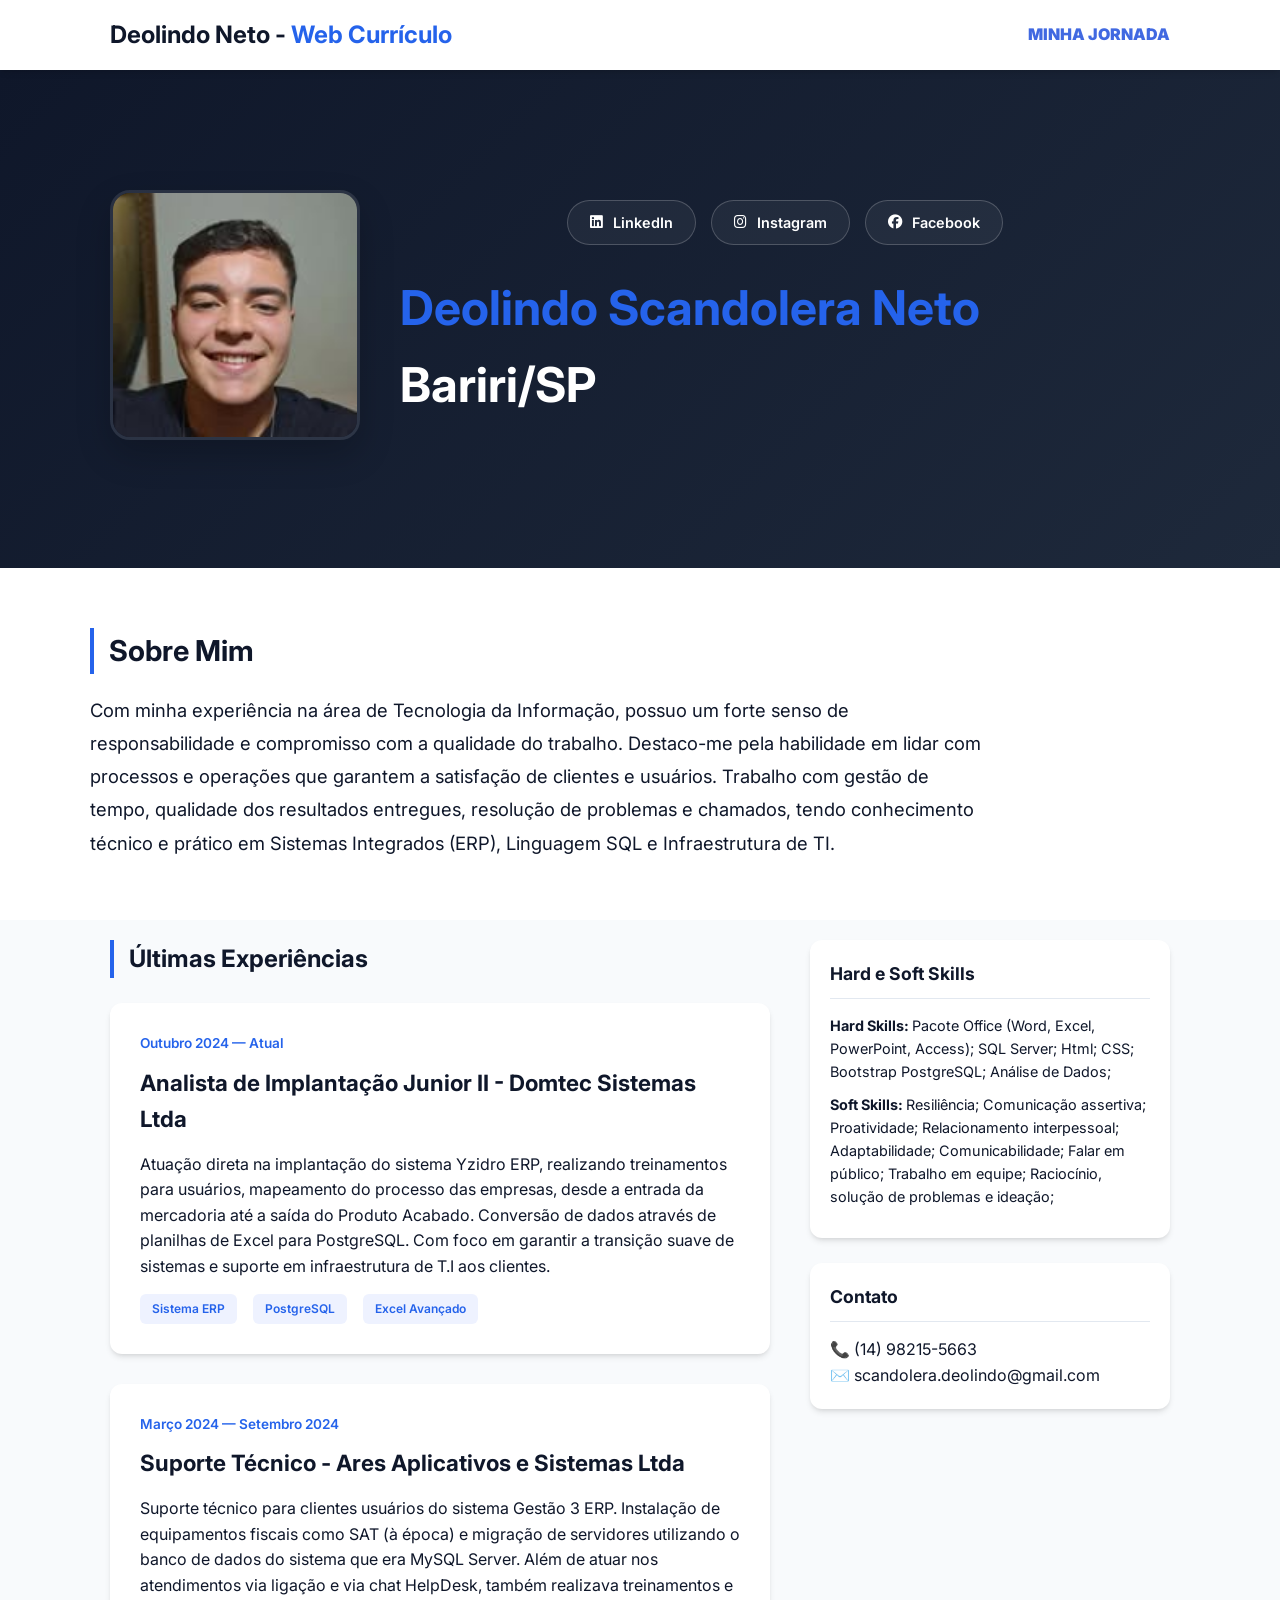
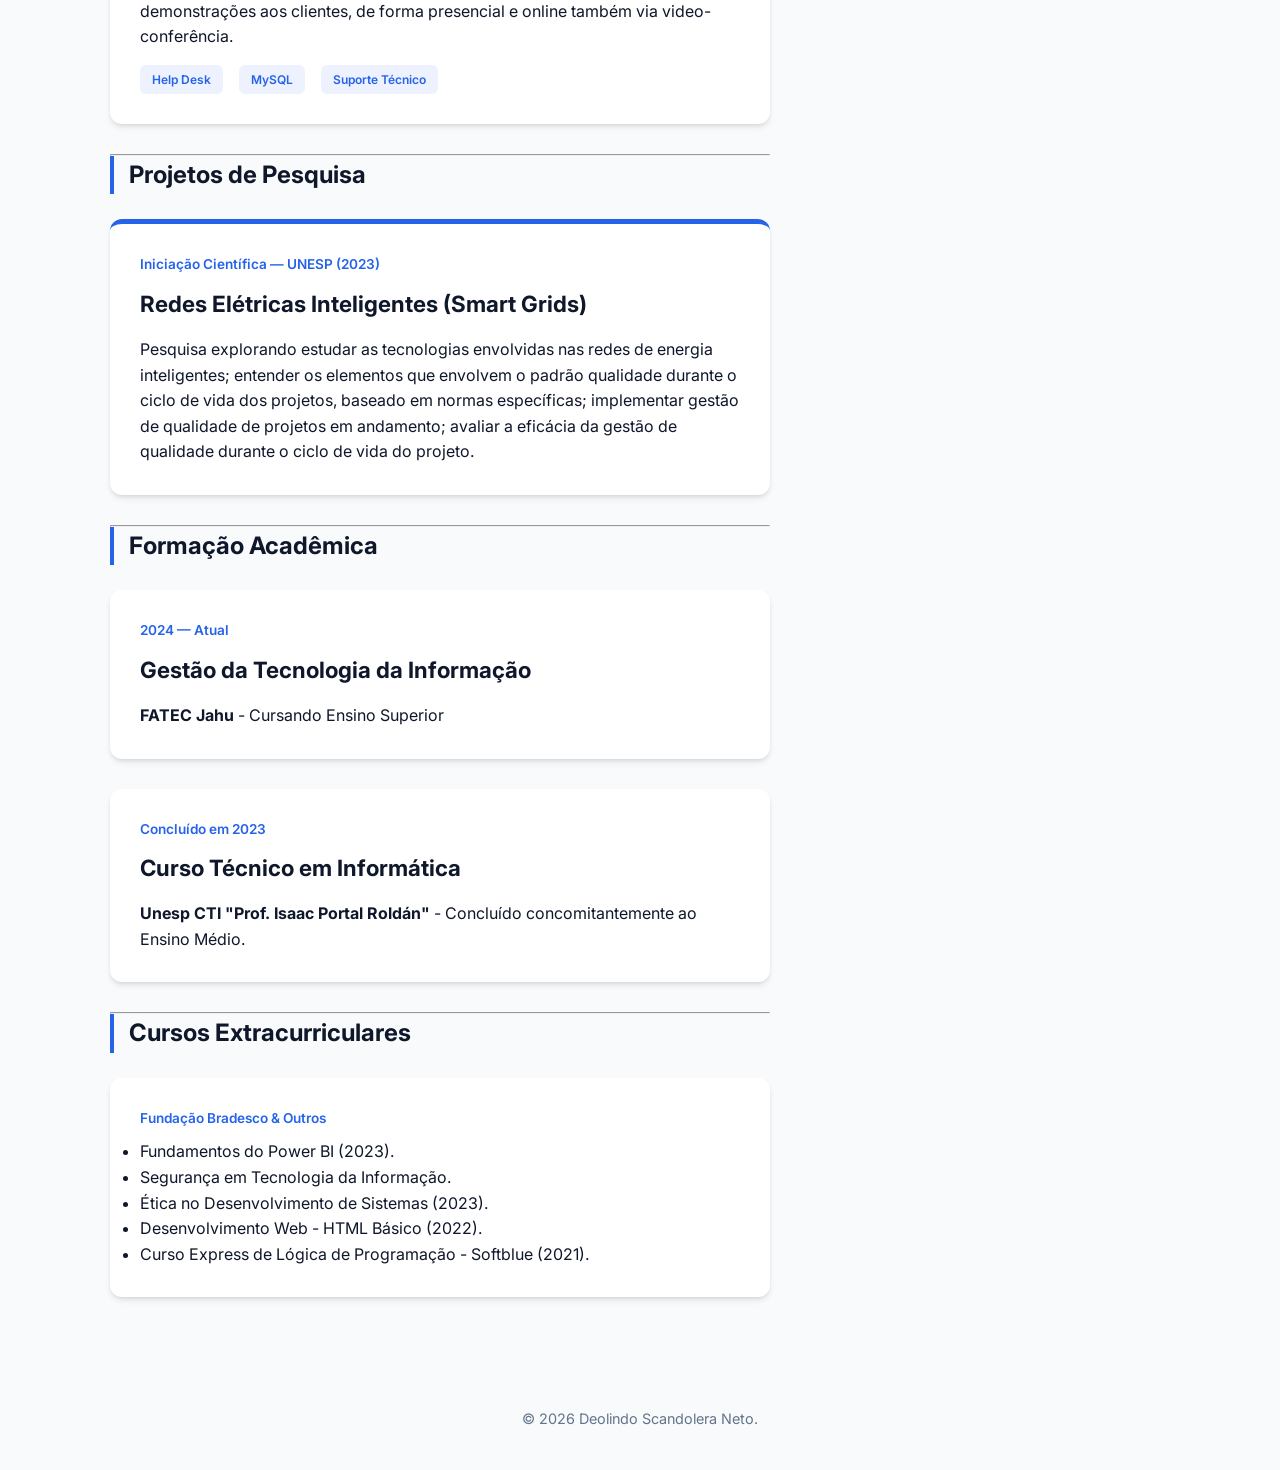
==== index.html @ 1a1c9d11 "primeiro commit" ====
<!DOCTYPE html>

<html lang="pt-br">

<head>

    <meta charset="UTF-8">

    <meta name="viewport" content="width=device-width, initial-scale=1.0">

    <title>Deolindo Neto | Currículo</title>

    <link rel="stylesheet" href="css/style.css">

    <link href="https://fonts.googleapis.com/css2?family=Inter:wght@300;400;600;700&display=swap" rel="stylesheet">

    <link rel="stylesheet" href="https://cdnjs.cloudflare.com/ajax/libs/font-awesome/6.5.1/css/all.min.css">

</head>

<body>
    <nav class="navbar">
        <div class="nav-container">
            <a href="#" class="logo">Deolindo Neto -<span>  Web Currículo</span></a>
            <ul class="nav-links">
                <li><a href="deolindo.html">MINHA JORNADA</a></li>
            </ul>
        </div>
    </nav>
    <header class="hero">
    <div class="hero-content">
        <div class="hero-image-container">
            <img src="img/deolindo.jpg" alt="Deolindo Scandolera Neto" class="hero-photo">
        </div>

        <div class="hero-text">
            <div class="social-buttons">
                <a href="https://linkedin.com/in/deolindo-scandolera" target="_blank" class="social-btn linkedin">
                    <i class="fa-brands fa-linkedin"></i> LinkedIn
                </a>
                <a href="https://www.instagram.com/_deolindo_neto/?__d=1%2F" target="_blank" class="social-btn instagram">
                    <i class="fa-brands fa-instagram"></i> Instagram
                </a>
                <a href="https://pt-br.facebook.com/deolindonetosc" target="_blank" class="social-btn facebook">
                    <i class="fa-brands fa-facebook"></i> Facebook
                </a>
            </div>
            <h1><span>Deolindo Scandolera Neto</span> Bariri/SP</h1>
        </div>
    </div>
</header>

    <section class="about-highlight">
        <div class="about-container">
            <h2 class="section-title" id="sobre">Sobre Mim</h2>
            <p>Com minha experiência na área de Tecnologia da Informação, possuo um forte senso de responsabilidade
                e compromisso com a qualidade do trabalho. Destaco-me pela habilidade em lidar com processos e operações
                que garantem a satisfação de clientes e usuários. Trabalho com gestão de tempo,
                qualidade dos resultados entregues, resolução de problemas e chamados, tendo conhecimento técnico
                e prático em Sistemas Integrados (ERP), Linguagem SQL e Infraestrutura de TI.</p>
        </div>
    </section>

    <div class="main-layout">
        <main class="content-feed">
            <h2 class="section-title" id="experiencia">Últimas Experiências</h2>
            
            <article class="post-card">
                <div class="post-meta">Outubro 2024 — Atual</div>
                <h3>Analista de Implantação Junior II - Domtec Sistemas Ltda</h3>
                <p>Atuação direta na implantação do sistema Yzidro ERP, realizando treinamentos para usuários, 
                    mapeamento do processo das empresas, desde a entrada da mercadoria
                    até a saída do Produto Acabado. Conversão de dados através de planilhas de Excel para PostgreSQL. 
                    Com foco em garantir a transição suave de sistemas e suporte em infraestrutura de T.I aos clientes.</p>
                <div class="post-tags">
                    <span class="tag">Sistema ERP</span> <span class="tag">PostgreSQL</span> <span class="tag">Excel Avançado</span>
                </div>
            </article>

            <article class="post-card">
                <div class="post-meta">Março 2024 — Setembro 2024</div>
                <h3>Suporte Técnico - Ares Aplicativos e Sistemas Ltda</h3>
                <p>Suporte técnico para clientes usuários do sistema Gestão 3 ERP. Instalação de equipamentos fiscais como SAT (à época)
                    e migração de servidores utilizando o banco de dados do sistema que era MySQL Server.
                    Além de atuar nos atendimentos via ligação e via chat HelpDesk, também realizava treinamentos e demonstrações aos clientes, de forma
                    presencial e online também via video-conferência.</p>
                <div class="post-tags">
                    <span class="tag">Help Desk</span> <span class="tag">MySQL</span> <span class="tag">Suporte Técnico</span>
                </div>
            </article>

            <hr class="section-divider">

            <h2 class="section-title">Projetos de Pesquisa</h2>
            <article class="post-card highlight">
                <div class="post-meta">Iniciação Científica — UNESP (2023)</div>
                <h3>Redes Elétricas Inteligentes (Smart Grids)</h3>
                <p>Pesquisa explorando estudar as tecnologias envolvidas nas redes de energia inteligentes;
                entender os elementos que envolvem o padrão qualidade durante o ciclo de vida dos
                projetos, baseado em normas específicas; implementar gestão de qualidade de projetos em
                andamento; avaliar a eficácia da gestão de qualidade durante o ciclo de vida do projeto.</p>
            </article>

            <hr class="section-divider" id="formacao">

            <h2 class="section-title">Formação Acadêmica</h2>
            <article class="post-card">
                <div class="post-meta">2024 — Atual</div>
                <h3>Gestão da Tecnologia da Informação</h3>
                <p><strong>FATEC Jahu</strong> - Cursando Ensino Superior</p>
            </article>

            <article class="post-card">
                <div class="post-meta">Concluído em 2023</div>
                <h3>Curso Técnico em Informática</h3>
                <p><strong>Unesp CTI "Prof. Isaac Portal Roldán"</strong> - Concluído concomitantemente ao Ensino Médio.</p>
            </article>

            <hr class="section-divider" id="cursos">

            <h2 class="section-title">Cursos Extracurriculares</h2>
            <article class="post-card">
                <div class="post-meta">Fundação Bradesco & Outros</div>
                <ul class="courses-list">
                    <li>Fundamentos do Power BI (2023).</li>
                    <li>Segurança em Tecnologia da Informação.</li>
                    <li>Ética no Desenvolvimento de Sistemas (2023).</li>
                    <li>Desenvolvimento Web - HTML Básico (2022).</li>
                    <li>Curso Express de Lógica de Programação - Softblue (2021).</li>
                </ul>
            </article>
        </main>

        <aside class="sidebar">
            <section class="widget" id="habilidades">
                <h3>Hard e Soft Skills</h3>
                <ul class="skill-list">
                    <li><strong>Hard Skills: </strong> Pacote Office (Word, Excel, PowerPoint, Access); SQL Server; Html; CSS; Bootstrap
                        PostgreSQL; Análise de Dados;</li>
                    <li><strong>Soft Skills: </strong>Resiliência; Comunicação assertiva; Proatividade; 
                        Relacionamento interpessoal; Adaptabilidade; Comunicabilidade; Falar em público;
                         Trabalho em equipe; Raciocínio, solução de problemas e ideação;</li>
                </ul>
            </section>

            <section class="widget">
                <h3>Contato</h3>
                <p>📞 (14) 98215-5663</p>
                <p>✉️ scandolera.deolindo@gmail.com</p>
            </section>
        </aside>
    </div>

    <footer class="footer">
        <p>&copy; 2026 Deolindo Scandolera Neto.</p>
    </footer>

</body>
</html>
---- css/style.css ----
.hero-content {
    display: flex;
    align-items: center;
    justify-content: center;
    flex-wrap: wrap; /* Garante que no celular a foto fique em cima do texto */
    gap: 40px;
    max-width: 1100px;
    margin: 0 auto;
    padding: 40px 20px;
}

/* Estilo do container da imagem */
.hero-image-container {
    flex: 0 1 250px; /* Não cresce, mas encolhe até 300px */
}

.hero-photo {
    width: 100%;
    max-width: 300px; /* Tamanho da foto conforme o desenho */
    height: auto;
    border-radius: 20px; /* Bordas arredondadas para um visual moderno */
    box-shadow: 0 15px 35px rgba(0,0,0,0.2);
    border: 3px solid rgba(255, 255, 255, 0.1);
}

/* Ajuste do texto para ocupar o restante do espaço */
.hero-text {
    flex: 1 1 500px;
    text-align: left; /* Alinha o texto à esquerda, combinando com a foto ao lado */
}

/* Garante centralização em telas pequenas */
@media (max-width: 768px) {
    .hero-content {
        text-align: center;
    }
    .hero-text {
        text-align: center;
    }
    .social-buttons {
        justify-content: center;
    }
}

.about-highlight {
    background-color: var(--white);
    padding: 60px 20px;
    border-bottom: 1px solid var(--border-light);
    margin-bottom: 20px;
}

.about-container {
    max-width: 1100px;
    margin: 0 auto;
}

.about-highlight h2 {
    margin-bottom: 20px;
    font-size: 1.8rem;
}

.about-highlight p {
    font-size: 1.15rem;
    color: var(--text-main);
    line-height: 1.8;
    max-width: 900px;
}

.sidebar {
    flex: 1 1 300px;
    min-width: 300px;
}

.social-buttons {
    display: flex;
    flex-wrap: wrap;
    justify-content: center;
    gap: 15px;
    margin-bottom: 25px;
    width: 100%; 
}

.social-btn {
    text-decoration: none;
    color: var(--white);
    padding: 10px 22px;
    border-radius: 50px;
    font-size: 0.9rem;
    font-weight: 600;
    transition: all 0.3s ease;
    border: 1px solid rgba(255, 255, 255, 0.2);
    background: rgba(255, 255, 255, 0.05);
    
    display: inline-flex;
    align-items: center;
    justify-content: center;
    gap: 10px;         
}

.social-btn:hover {
    transform: translateY(-3px);
    background: var(--primary);
    border-color: var(--primary);
}

:root {
    --primary: #2563eb;
    --dark: #0f172a;
    --light: #f8fafc;
    --gray: #64748b;
    --white: #ffffff;
    --shadow: 0 4px 6px -1px rgba(0,0,0,0.1), 0 2px 4px -2px rgba(0,0,0,0.1);
}

* {
    margin: 0;
    padding: 0;
    box-sizing: border-box;
}

body {
    font-family: 'Inter', sans-serif;
    background-color: var(--light);
    color: var(--dark);
    line-height: 1.6;
}

/* nvbar */
.navbar {
    background: var(--white);
    padding: 1rem 0;
    box-shadow: var(--shadow);
    position: sticky;
    top: 0;
    z-index: 100;
}

.nav-container {
    max-width: 1100px;
    margin: 0 auto;
    display: flex;
    justify-content: space-between;
    align-items: center;
    padding: 0 20px;
}

.logo {
    font-size: 1.5rem;
    font-weight: 700;
    color: var(--dark);
    text-decoration: none;
}

.logo span { color: var(--primary); }

.nav-links {
    list-style: none;
    display: flex;
    gap: 20px;
}

.nav-links a {
    text-decoration: none;
    color: royalblue;
    font-weight: 1000;
    transition: 0.3s;
}

.nav-links a:hover { color: var(--primary); }

.hero {
    background: linear-gradient(135deg, var(--dark) 0%, #1e293b 100%);
    color: var(--white);
    padding: 80px 20px;
    text-align: center;
}

.hero h1 { font-size: 3rem; margin-bottom: 15px; }
.hero h1 span { color: var(--primary); }
.hero p { font-size: 1.2rem; opacity: 0.9; max-width: 600px; margin: 0 auto; }

.hero-tags { margin-top: 20px; display: flex; justify-content: center; gap: 15px; font-size: 0.9rem; }

/* grid */
.main-layout {
    max-width: 1100px;
    margin: 0 auto 40px auto;
    padding: 0 20px;
    display: flex;
    flex-wrap: wrap;
    gap: 40px;
}

.content-feed {
    flex: 1 1 600px;
    min-width: 300px;
}

.section-title {
    font-size: 1.5rem;
    margin-bottom: 25px;
    border-left: 4px solid var(--primary);
    padding-left: 15px;
}

/* Post Cards */
.post-card {
    background: var(--white);
    padding: 30px;
    border-radius: 12px;
    box-shadow: var(--shadow);
    margin-bottom: 30px;
    transition: transform 0.2s;
}

.post-card:hover { transform: translateY(-5px); }

.post-meta { font-size: 0.85rem; color: var(--primary); font-weight: 600; margin-bottom: 10px; }

.post-card h3 { margin-bottom: 15px; font-size: 1.4rem; }

.post-tags { 
    display: flex;
    flex-wrap: wrap;
    gap: 8px;
    margin-top: 15px;}
.tag {
    background: #eef2ff;
    color: var(--primary);
    padding: 5px 12px;
    border-radius: 6px;
    font-size: 0.75rem;
    font-weight: 600;
    margin-right: 8px;
}

.highlight { border-top: 5px solid var(--primary); }

.widget {
    background: var(--white);
    padding: 20px;
    border-radius: 12px;
    box-shadow: var(--shadow);
    margin-bottom: 25px;
}

.widget h3 { font-size: 1.1rem; margin-bottom: 15px; border-bottom: 1px solid #e2e8f0; padding-bottom: 10px; }

.skill-list { list-style: none; font-size: 0.9rem; }
.skill-list li { margin-bottom: 10px; }

/* Footer */
.footer {
    text-align: center;
    padding: 40px;
    color: var(--gray);
    font-size: 0.9rem;
}

/* Responsividade */
@media (max-width: 850px) {
    .main-layout { grid-template-columns: 1fr; }
    .hero h1 { font-size: 2.2rem; }
}

/* Container da Linha do Tempo */
.timeline-section {
    padding: 60px 20px;
    background-color: var(--white);
}

.timeline {
    position: relative;
    max-width: 1000px;
    margin: 0 auto;
    display: flex;
    flex-direction: column;
    gap: 40px;
}

/* Item da Linha do Tempo */
.timeline-item {
    display: flex;
    flex-wrap: wrap; /* Garante responsividade automática */
    align-items: center;
    gap: 30px;
}

/* Inverte a ordem em itens pares para um visual dinâmico */
.timeline-item:nth-child(even) {
    flex-direction: row-reverse;
}

/* Espaço para a Foto */
.timeline-img {
    flex: 1 1 350px; /* Base de 350px, cresce e encolhe */
}

.timeline-img img {
    width: 100%;
    border-radius: 15px;
    box-shadow: 0 10px 20px rgba(0,0,0,0.1);
    filter: grayscale(20%); /* Estilo profissional */
    transition: 0.3s;
}

.timeline-img img:hover {
    filter: grayscale(0%);
    transform: scale(1.02);
}

/* Espaço para o Texto */
.timeline-content {
    flex: 1 1 400px;
}

.timeline-content .date {
    display: block;
    color: var(--primary);
    font-weight: 700;
    font-size: 0.9rem;
    margin-bottom: 10px;
}

.timeline-content h3 {
    font-size: 1.5rem;
    margin-bottom: 15px;
    color: var(--text-dark);
}

.timeline-content p {
    line-height: 1.7;
    color: var(--text-main);
}
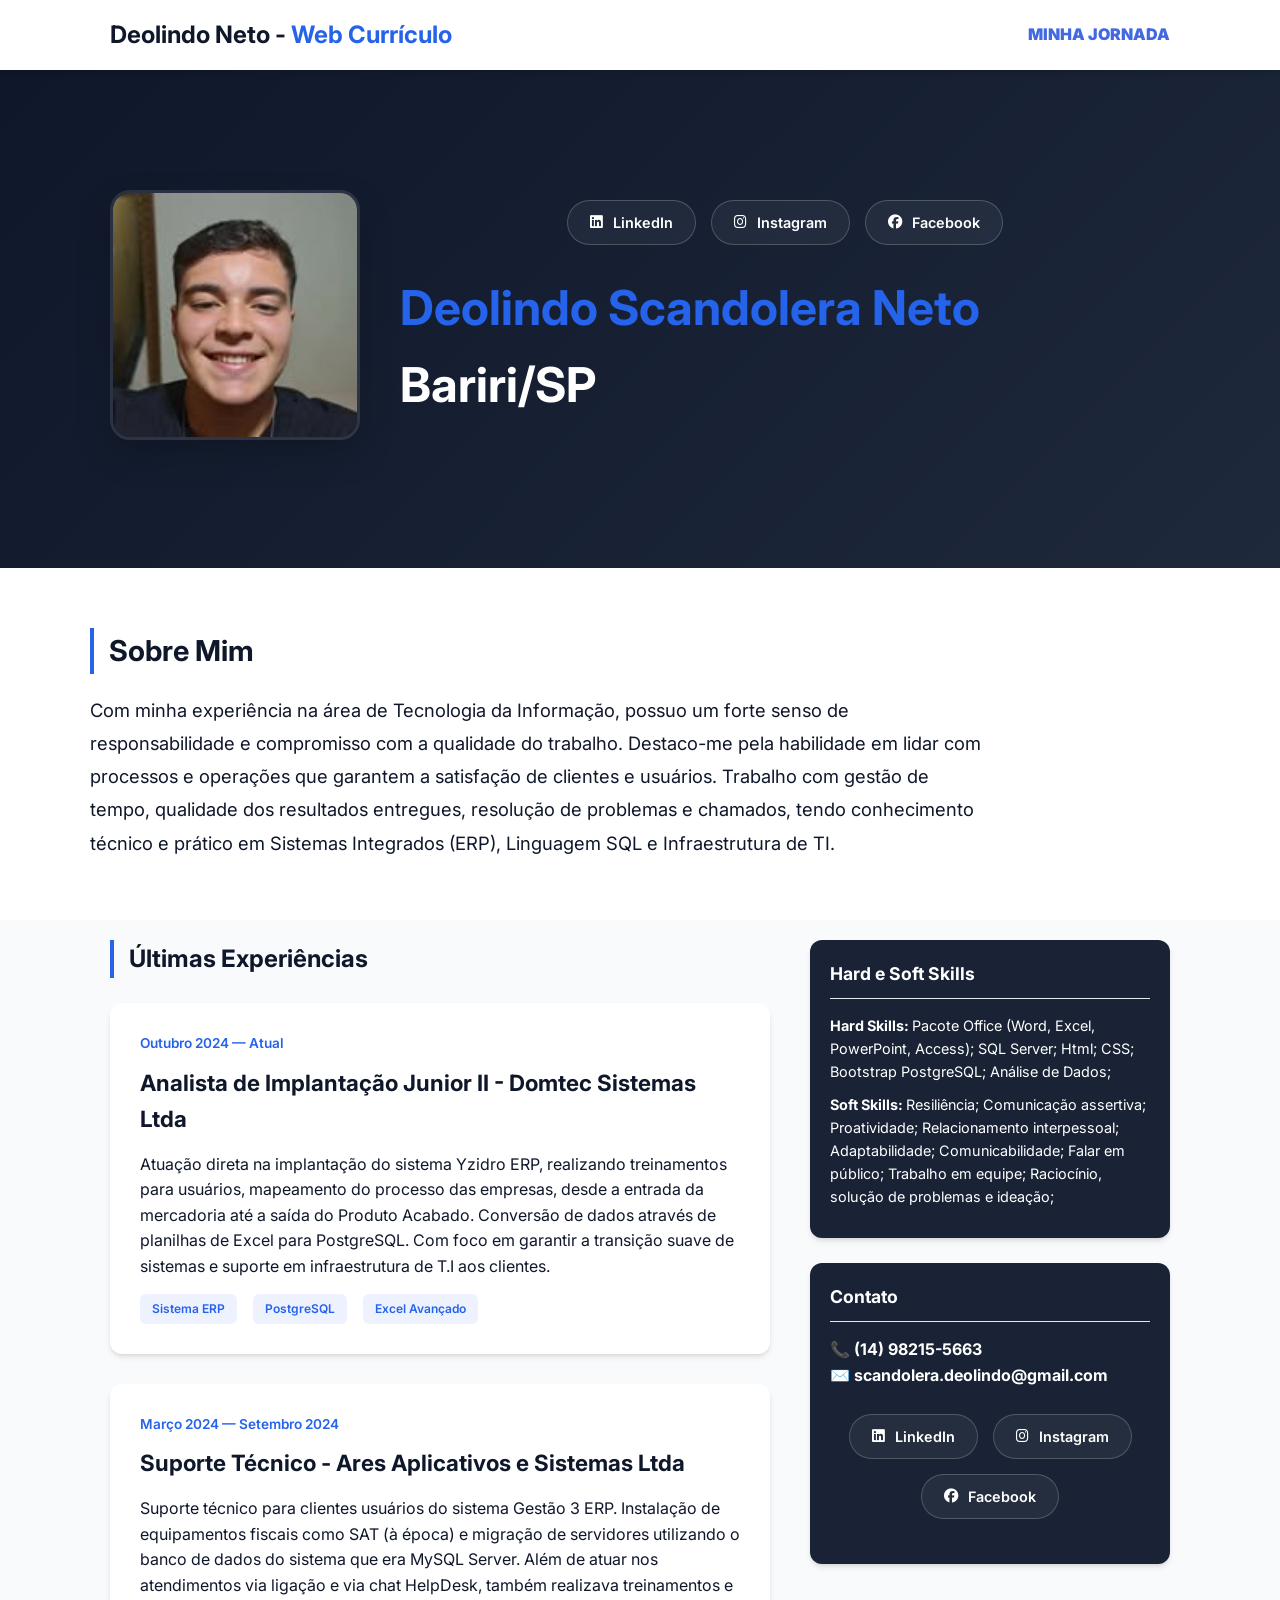
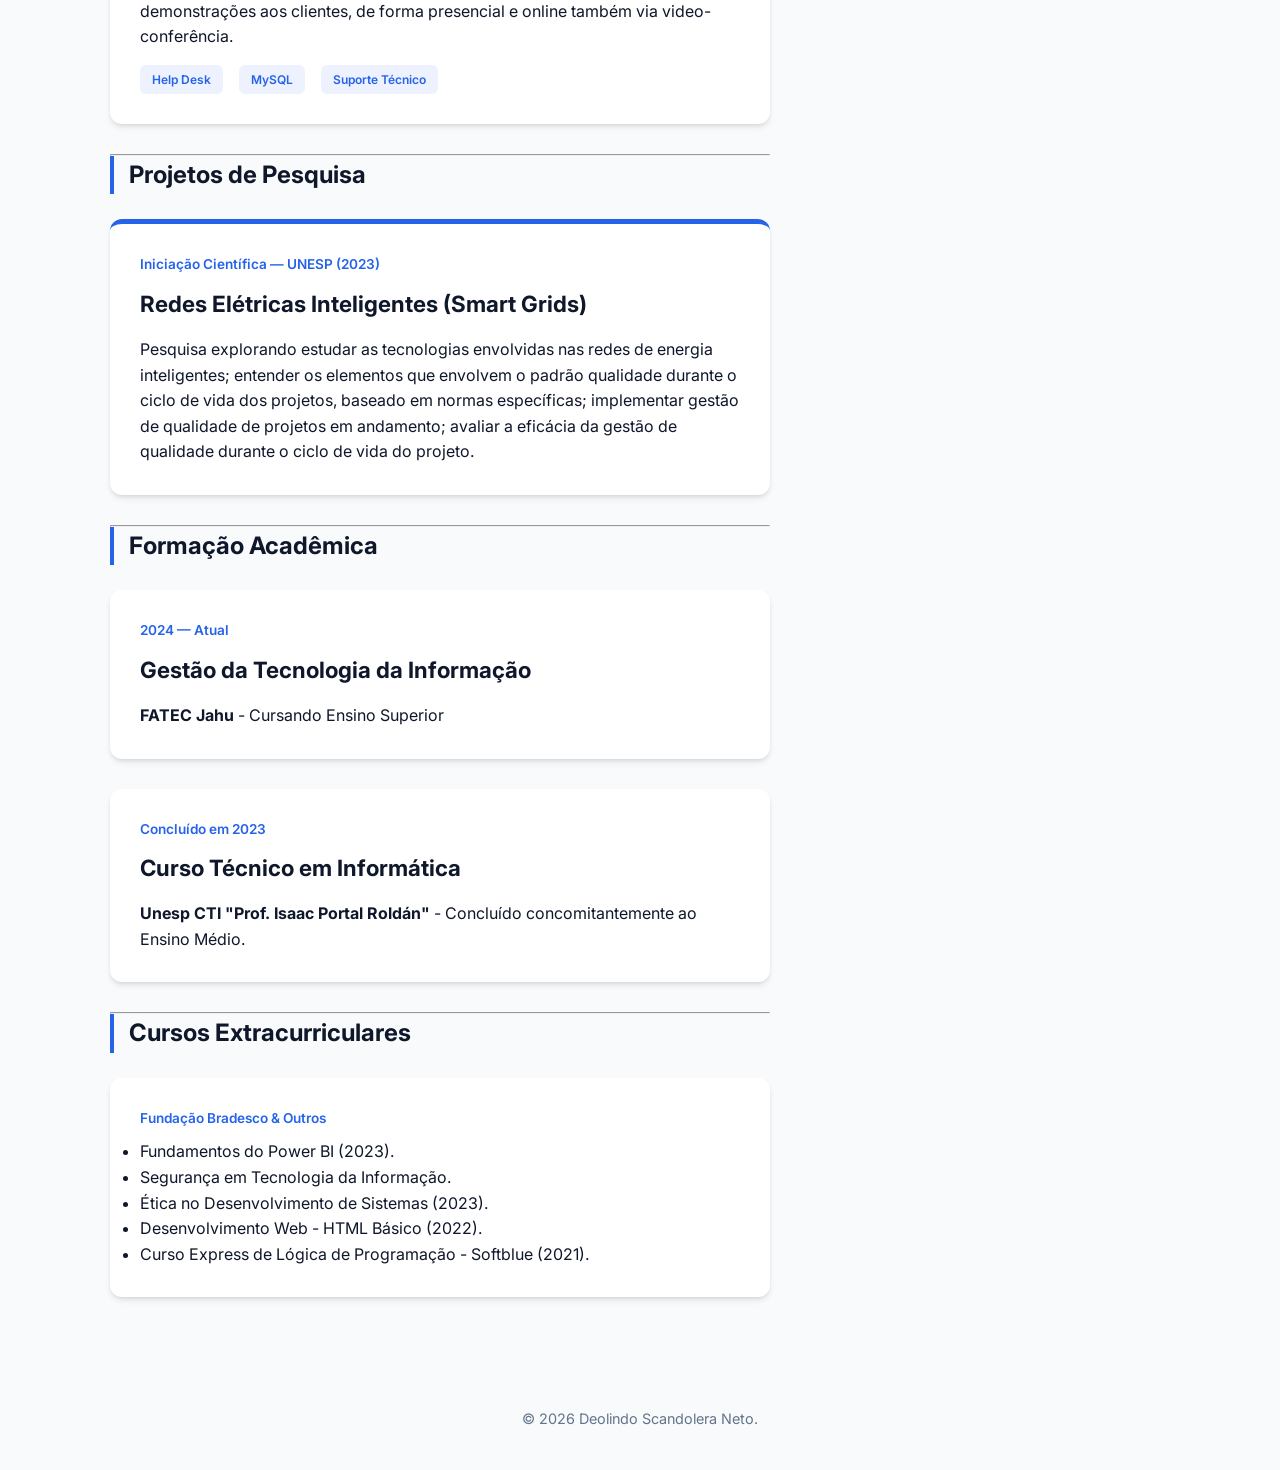
==== commit 4c4323b8: "segundo commit" ====
--- a/index.html
+++ b/index.html
@@ -1,159 +1,173 @@
-<!DOCTYPE html>
-
-<html lang="pt-br">
-
-<head>
-
-    <meta charset="UTF-8">
-
-    <meta name="viewport" content="width=device-width, initial-scale=1.0">
-
-    <title>Deolindo Neto | Currículo</title>
-
-    <link rel="stylesheet" href="css/style.css">
-
-    <link href="https://fonts.googleapis.com/css2?family=Inter:wght@300;400;600;700&display=swap" rel="stylesheet">
-
-    <link rel="stylesheet" href="https://cdnjs.cloudflare.com/ajax/libs/font-awesome/6.5.1/css/all.min.css">
-
-</head>
-
-<body>
-    <nav class="navbar">
-        <div class="nav-container">
-            <a href="#" class="logo">Deolindo Neto -<span>  Web Currículo</span></a>
-            <ul class="nav-links">
-                <li><a href="deolindo.html">MINHA JORNADA</a></li>
-            </ul>
-        </div>
-    </nav>
-    <header class="hero">
-    <div class="hero-content">
-        <div class="hero-image-container">
-            <img src="img/deolindo.jpg" alt="Deolindo Scandolera Neto" class="hero-photo">
-        </div>
-
-        <div class="hero-text">
-            <div class="social-buttons">
-                <a href="https://linkedin.com/in/deolindo-scandolera" target="_blank" class="social-btn linkedin">
-                    <i class="fa-brands fa-linkedin"></i> LinkedIn
-                </a>
-                <a href="https://www.instagram.com/_deolindo_neto/?__d=1%2F" target="_blank" class="social-btn instagram">
-                    <i class="fa-brands fa-instagram"></i> Instagram
-                </a>
-                <a href="https://pt-br.facebook.com/deolindonetosc" target="_blank" class="social-btn facebook">
-                    <i class="fa-brands fa-facebook"></i> Facebook
-                </a>
-            </div>
-            <h1><span>Deolindo Scandolera Neto</span> Bariri/SP</h1>
-        </div>
-    </div>
-</header>
-
-    <section class="about-highlight">
-        <div class="about-container">
-            <h2 class="section-title" id="sobre">Sobre Mim</h2>
-            <p>Com minha experiência na área de Tecnologia da Informação, possuo um forte senso de responsabilidade
-                e compromisso com a qualidade do trabalho. Destaco-me pela habilidade em lidar com processos e operações
-                que garantem a satisfação de clientes e usuários. Trabalho com gestão de tempo,
-                qualidade dos resultados entregues, resolução de problemas e chamados, tendo conhecimento técnico
-                e prático em Sistemas Integrados (ERP), Linguagem SQL e Infraestrutura de TI.</p>
-        </div>
-    </section>
-
-    <div class="main-layout">
-        <main class="content-feed">
-            <h2 class="section-title" id="experiencia">Últimas Experiências</h2>
-            
-            <article class="post-card">
-                <div class="post-meta">Outubro 2024 — Atual</div>
-                <h3>Analista de Implantação Junior II - Domtec Sistemas Ltda</h3>
-                <p>Atuação direta na implantação do sistema Yzidro ERP, realizando treinamentos para usuários, 
-                    mapeamento do processo das empresas, desde a entrada da mercadoria
-                    até a saída do Produto Acabado. Conversão de dados através de planilhas de Excel para PostgreSQL. 
-                    Com foco em garantir a transição suave de sistemas e suporte em infraestrutura de T.I aos clientes.</p>
-                <div class="post-tags">
-                    <span class="tag">Sistema ERP</span> <span class="tag">PostgreSQL</span> <span class="tag">Excel Avançado</span>
-                </div>
-            </article>
-
-            <article class="post-card">
-                <div class="post-meta">Março 2024 — Setembro 2024</div>
-                <h3>Suporte Técnico - Ares Aplicativos e Sistemas Ltda</h3>
-                <p>Suporte técnico para clientes usuários do sistema Gestão 3 ERP. Instalação de equipamentos fiscais como SAT (à época)
-                    e migração de servidores utilizando o banco de dados do sistema que era MySQL Server.
-                    Além de atuar nos atendimentos via ligação e via chat HelpDesk, também realizava treinamentos e demonstrações aos clientes, de forma
-                    presencial e online também via video-conferência.</p>
-                <div class="post-tags">
-                    <span class="tag">Help Desk</span> <span class="tag">MySQL</span> <span class="tag">Suporte Técnico</span>
-                </div>
-            </article>
-
-            <hr class="section-divider">
-
-            <h2 class="section-title">Projetos de Pesquisa</h2>
-            <article class="post-card highlight">
-                <div class="post-meta">Iniciação Científica — UNESP (2023)</div>
-                <h3>Redes Elétricas Inteligentes (Smart Grids)</h3>
-                <p>Pesquisa explorando estudar as tecnologias envolvidas nas redes de energia inteligentes;
-                entender os elementos que envolvem o padrão qualidade durante o ciclo de vida dos
-                projetos, baseado em normas específicas; implementar gestão de qualidade de projetos em
-                andamento; avaliar a eficácia da gestão de qualidade durante o ciclo de vida do projeto.</p>
-            </article>
-
-            <hr class="section-divider" id="formacao">
-
-            <h2 class="section-title">Formação Acadêmica</h2>
-            <article class="post-card">
-                <div class="post-meta">2024 — Atual</div>
-                <h3>Gestão da Tecnologia da Informação</h3>
-                <p><strong>FATEC Jahu</strong> - Cursando Ensino Superior</p>
-            </article>
-
-            <article class="post-card">
-                <div class="post-meta">Concluído em 2023</div>
-                <h3>Curso Técnico em Informática</h3>
-                <p><strong>Unesp CTI "Prof. Isaac Portal Roldán"</strong> - Concluído concomitantemente ao Ensino Médio.</p>
-            </article>
-
-            <hr class="section-divider" id="cursos">
-
-            <h2 class="section-title">Cursos Extracurriculares</h2>
-            <article class="post-card">
-                <div class="post-meta">Fundação Bradesco & Outros</div>
-                <ul class="courses-list">
-                    <li>Fundamentos do Power BI (2023).</li>
-                    <li>Segurança em Tecnologia da Informação.</li>
-                    <li>Ética no Desenvolvimento de Sistemas (2023).</li>
-                    <li>Desenvolvimento Web - HTML Básico (2022).</li>
-                    <li>Curso Express de Lógica de Programação - Softblue (2021).</li>
-                </ul>
-            </article>
-        </main>
-
-        <aside class="sidebar">
-            <section class="widget" id="habilidades">
-                <h3>Hard e Soft Skills</h3>
-                <ul class="skill-list">
-                    <li><strong>Hard Skills: </strong> Pacote Office (Word, Excel, PowerPoint, Access); SQL Server; Html; CSS; Bootstrap
-                        PostgreSQL; Análise de Dados;</li>
-                    <li><strong>Soft Skills: </strong>Resiliência; Comunicação assertiva; Proatividade; 
-                        Relacionamento interpessoal; Adaptabilidade; Comunicabilidade; Falar em público;
-                         Trabalho em equipe; Raciocínio, solução de problemas e ideação;</li>
-                </ul>
-            </section>
-
-            <section class="widget">
-                <h3>Contato</h3>
-                <p>📞 (14) 98215-5663</p>
-                <p>✉️ scandolera.deolindo@gmail.com</p>
-            </section>
-        </aside>
-    </div>
-
-    <footer class="footer">
-        <p>&copy; 2026 Deolindo Scandolera Neto.</p>
-    </footer>
-
-</body>
+<!DOCTYPE html>
+
+<html lang="pt-br">
+
+<head>
+
+    <meta charset="UTF-8">
+
+    <meta name="viewport" content="width=device-width, initial-scale=1.0">
+
+    <title>Deolindo Neto | Currículo</title>
+
+    <link rel="stylesheet" href="css/style.css">
+
+    <link href="https://fonts.googleapis.com/css2?family=Inter:wght@300;400;600;700&display=swap" rel="stylesheet">
+
+    <link rel="stylesheet" href="https://cdnjs.cloudflare.com/ajax/libs/font-awesome/6.5.1/css/all.min.css">
+
+</head>
+
+<body>
+    <nav class="navbar">
+        <div class="nav-container">
+            <a href="#" class="logo">Deolindo Neto -<span>  Web Currículo</span></a>
+            <ul class="nav-links">
+                <li><a href="deolindo.html">MINHA JORNADA</a></li>
+            </ul>
+        </div>
+    </nav>
+    <header class="hero">
+    <div class="hero-content">
+        <div class="hero-image-container">
+            <img src="img/deolindo.jpg" alt="Deolindo Scandolera Neto" class="hero-photo">
+        </div>
+
+        <div class="hero-text">
+            <div class="social-buttons">
+                <a href="https://linkedin.com/in/deolindo-scandolera" target="_blank" class="social-btn linkedin">
+                    <i class="fa-brands fa-linkedin"></i> LinkedIn
+                </a>
+                <a href="https://www.instagram.com/_deolindo_neto/?__d=1%2F" target="_blank" class="social-btn instagram">
+                    <i class="fa-brands fa-instagram"></i> Instagram
+                </a>
+                <a href="https://pt-br.facebook.com/deolindonetosc" target="_blank" class="social-btn facebook">
+                    <i class="fa-brands fa-facebook"></i> Facebook
+                </a>
+            </div>
+            <h1><span>Deolindo Scandolera Neto</span> Bariri/SP</h1>
+        </div>
+    </div>
+</header>
+
+    <section class="about-highlight">
+        <div class="about-container">
+            <h2 class="section-title" id="sobre">Sobre Mim</h2>
+            <p>Com minha experiência na área de Tecnologia da Informação, possuo um forte senso de responsabilidade
+                e compromisso com a qualidade do trabalho. Destaco-me pela habilidade em lidar com processos e operações
+                que garantem a satisfação de clientes e usuários. Trabalho com gestão de tempo,
+                qualidade dos resultados entregues, resolução de problemas e chamados, tendo conhecimento técnico
+                e prático em Sistemas Integrados (ERP), Linguagem SQL e Infraestrutura de TI.</p>
+        </div>
+    </section>
+
+    <div class="main-layout">
+        <main class="content-feed">
+            <h2 class="section-title" id="experiencia">Últimas Experiências</h2>
+            
+            <article class="post-card">
+                <div class="post-meta">Outubro 2024 — Atual</div>
+                <h3>Analista de Implantação Junior II - Domtec Sistemas Ltda</h3>
+                <p>Atuação direta na implantação do sistema Yzidro ERP, realizando treinamentos para usuários, 
+                    mapeamento do processo das empresas, desde a entrada da mercadoria
+                    até a saída do Produto Acabado. Conversão de dados através de planilhas de Excel para PostgreSQL. 
+                    Com foco em garantir a transição suave de sistemas e suporte em infraestrutura de T.I aos clientes.</p>
+                <div class="post-tags">
+                    <span class="tag">Sistema ERP</span> <span class="tag">PostgreSQL</span> <span class="tag">Excel Avançado</span>
+                </div>
+            </article>
+
+            <article class="post-card">
+                <div class="post-meta">Março 2024 — Setembro 2024</div>
+                <h3>Suporte Técnico - Ares Aplicativos e Sistemas Ltda</h3>
+                <p>Suporte técnico para clientes usuários do sistema Gestão 3 ERP. Instalação de equipamentos fiscais como SAT (à época)
+                    e migração de servidores utilizando o banco de dados do sistema que era MySQL Server.
+                    Além de atuar nos atendimentos via ligação e via chat HelpDesk, também realizava treinamentos e demonstrações aos clientes, de forma
+                    presencial e online também via video-conferência.</p>
+                <div class="post-tags">
+                    <span class="tag">Help Desk</span> <span class="tag">MySQL</span> <span class="tag">Suporte Técnico</span>
+                </div>
+            </article>
+
+            <hr class="section-divider">
+
+            <h2 class="section-title">Projetos de Pesquisa</h2>
+            <article class="post-card highlight">
+                <div class="post-meta">Iniciação Científica — UNESP (2023)</div>
+                <h3>Redes Elétricas Inteligentes (Smart Grids)</h3>
+                <p>Pesquisa explorando estudar as tecnologias envolvidas nas redes de energia inteligentes;
+                entender os elementos que envolvem o padrão qualidade durante o ciclo de vida dos
+                projetos, baseado em normas específicas; implementar gestão de qualidade de projetos em
+                andamento; avaliar a eficácia da gestão de qualidade durante o ciclo de vida do projeto.</p>
+            </article>
+
+            <hr class="section-divider" id="formacao">
+
+            <h2 class="section-title">Formação Acadêmica</h2>
+            <article class="post-card">
+                <div class="post-meta">2024 — Atual</div>
+                <h3>Gestão da Tecnologia da Informação</h3>
+                <p><strong>FATEC Jahu</strong> - Cursando Ensino Superior</p>
+            </article>
+
+            <article class="post-card">
+                <div class="post-meta">Concluído em 2023</div>
+                <h3>Curso Técnico em Informática</h3>
+                <p><strong>Unesp CTI "Prof. Isaac Portal Roldán"</strong> - Concluído concomitantemente ao Ensino Médio.</p>
+            </article>
+
+            <hr class="section-divider" id="cursos">
+
+            <h2 class="section-title">Cursos Extracurriculares</h2>
+            <article class="post-card">
+                <div class="post-meta">Fundação Bradesco & Outros</div>
+                <ul class="courses-list">
+                    <li>Fundamentos do Power BI (2023).</li>
+                    <li>Segurança em Tecnologia da Informação.</li>
+                    <li>Ética no Desenvolvimento de Sistemas (2023).</li>
+                    <li>Desenvolvimento Web - HTML Básico (2022).</li>
+                    <li>Curso Express de Lógica de Programação - Softblue (2021).</li>
+                </ul>
+            </article>
+        </main>
+
+        <aside class="sidebar">
+            <section class="widget" id="habilidades">
+                <h3>Hard e Soft Skills</h3>
+                <ul class="skill-list">
+                    <li><strong>Hard Skills: </strong> Pacote Office (Word, Excel, PowerPoint, Access); SQL Server; Html; CSS; Bootstrap
+                        PostgreSQL; Análise de Dados;</li>
+                    <li><strong>Soft Skills: </strong>Resiliência; Comunicação assertiva; Proatividade; 
+                        Relacionamento interpessoal; Adaptabilidade; Comunicabilidade; Falar em público;
+                         Trabalho em equipe; Raciocínio, solução de problemas e ideação;</li>
+                </ul>
+            </section>
+
+            <section class="widget">
+                <h3>Contato</h3>
+                <strong>📞 (14) 98215-5663</strong>
+                <br>
+                <strong>✉️ scandolera.deolindo@gmail.com</strong>
+                <br><br>
+                <div class="hero-text">
+            <div class="social-buttons">
+                <a href="https://linkedin.com/in/deolindo-scandolera" target="_blank" class="social-btn linkedin">
+                    <i class="fa-brands fa-linkedin"></i> LinkedIn
+                </a>
+                <a href="https://www.instagram.com/_deolindo_neto/?__d=1%2F" target="_blank" class="social-btn instagram">
+                    <i class="fa-brands fa-instagram"></i> Instagram
+                </a>
+                <a href="https://pt-br.facebook.com/deolindonetosc" target="_blank" class="social-btn facebook">
+                    <i class="fa-brands fa-facebook"></i> Facebook
+                </a>
+            </div>
+            </section>
+        </aside>
+    </div>
+
+    <footer class="footer">
+        <p>&copy; 2026 Deolindo Scandolera Neto.</p>
+    </footer>
+
+</body>
 </html>
--- a/css/style.css
+++ b/css/style.css
@@ -1,334 +1,335 @@
-.hero-content {
-    display: flex;
-    align-items: center;
-    justify-content: center;
-    flex-wrap: wrap; /* Garante que no celular a foto fique em cima do texto */
-    gap: 40px;
-    max-width: 1100px;
-    margin: 0 auto;
-    padding: 40px 20px;
-}
-
-/* Estilo do container da imagem */
-.hero-image-container {
-    flex: 0 1 250px; /* Não cresce, mas encolhe até 300px */
-}
-
-.hero-photo {
-    width: 100%;
-    max-width: 300px; /* Tamanho da foto conforme o desenho */
-    height: auto;
-    border-radius: 20px; /* Bordas arredondadas para um visual moderno */
-    box-shadow: 0 15px 35px rgba(0,0,0,0.2);
-    border: 3px solid rgba(255, 255, 255, 0.1);
-}
-
-/* Ajuste do texto para ocupar o restante do espaço */
-.hero-text {
-    flex: 1 1 500px;
-    text-align: left; /* Alinha o texto à esquerda, combinando com a foto ao lado */
-}
-
-/* Garante centralização em telas pequenas */
-@media (max-width: 768px) {
-    .hero-content {
-        text-align: center;
-    }
-    .hero-text {
-        text-align: center;
-    }
-    .social-buttons {
-        justify-content: center;
-    }
-}
-
-.about-highlight {
-    background-color: var(--white);
-    padding: 60px 20px;
-    border-bottom: 1px solid var(--border-light);
-    margin-bottom: 20px;
-}
-
-.about-container {
-    max-width: 1100px;
-    margin: 0 auto;
-}
-
-.about-highlight h2 {
-    margin-bottom: 20px;
-    font-size: 1.8rem;
-}
-
-.about-highlight p {
-    font-size: 1.15rem;
-    color: var(--text-main);
-    line-height: 1.8;
-    max-width: 900px;
-}
-
-.sidebar {
-    flex: 1 1 300px;
-    min-width: 300px;
-}
-
-.social-buttons {
-    display: flex;
-    flex-wrap: wrap;
-    justify-content: center;
-    gap: 15px;
-    margin-bottom: 25px;
-    width: 100%; 
-}
-
-.social-btn {
-    text-decoration: none;
-    color: var(--white);
-    padding: 10px 22px;
-    border-radius: 50px;
-    font-size: 0.9rem;
-    font-weight: 600;
-    transition: all 0.3s ease;
-    border: 1px solid rgba(255, 255, 255, 0.2);
-    background: rgba(255, 255, 255, 0.05);
-    
-    display: inline-flex;
-    align-items: center;
-    justify-content: center;
-    gap: 10px;         
-}
-
-.social-btn:hover {
-    transform: translateY(-3px);
-    background: var(--primary);
-    border-color: var(--primary);
-}
-
-:root {
-    --primary: #2563eb;
-    --dark: #0f172a;
-    --light: #f8fafc;
-    --gray: #64748b;
-    --white: #ffffff;
-    --shadow: 0 4px 6px -1px rgba(0,0,0,0.1), 0 2px 4px -2px rgba(0,0,0,0.1);
-}
-
-* {
-    margin: 0;
-    padding: 0;
-    box-sizing: border-box;
-}
-
-body {
-    font-family: 'Inter', sans-serif;
-    background-color: var(--light);
-    color: var(--dark);
-    line-height: 1.6;
-}
-
-/* nvbar */
-.navbar {
-    background: var(--white);
-    padding: 1rem 0;
-    box-shadow: var(--shadow);
-    position: sticky;
-    top: 0;
-    z-index: 100;
-}
-
-.nav-container {
-    max-width: 1100px;
-    margin: 0 auto;
-    display: flex;
-    justify-content: space-between;
-    align-items: center;
-    padding: 0 20px;
-}
-
-.logo {
-    font-size: 1.5rem;
-    font-weight: 700;
-    color: var(--dark);
-    text-decoration: none;
-}
-
-.logo span { color: var(--primary); }
-
-.nav-links {
-    list-style: none;
-    display: flex;
-    gap: 20px;
-}
-
-.nav-links a {
-    text-decoration: none;
-    color: royalblue;
-    font-weight: 1000;
-    transition: 0.3s;
-}
-
-.nav-links a:hover { color: var(--primary); }
-
-.hero {
-    background: linear-gradient(135deg, var(--dark) 0%, #1e293b 100%);
-    color: var(--white);
-    padding: 80px 20px;
-    text-align: center;
-}
-
-.hero h1 { font-size: 3rem; margin-bottom: 15px; }
-.hero h1 span { color: var(--primary); }
-.hero p { font-size: 1.2rem; opacity: 0.9; max-width: 600px; margin: 0 auto; }
-
-.hero-tags { margin-top: 20px; display: flex; justify-content: center; gap: 15px; font-size: 0.9rem; }
-
-/* grid */
-.main-layout {
-    max-width: 1100px;
-    margin: 0 auto 40px auto;
-    padding: 0 20px;
-    display: flex;
-    flex-wrap: wrap;
-    gap: 40px;
-}
-
-.content-feed {
-    flex: 1 1 600px;
-    min-width: 300px;
-}
-
-.section-title {
-    font-size: 1.5rem;
-    margin-bottom: 25px;
-    border-left: 4px solid var(--primary);
-    padding-left: 15px;
-}
-
-/* Post Cards */
-.post-card {
-    background: var(--white);
-    padding: 30px;
-    border-radius: 12px;
-    box-shadow: var(--shadow);
-    margin-bottom: 30px;
-    transition: transform 0.2s;
-}
-
-.post-card:hover { transform: translateY(-5px); }
-
-.post-meta { font-size: 0.85rem; color: var(--primary); font-weight: 600; margin-bottom: 10px; }
-
-.post-card h3 { margin-bottom: 15px; font-size: 1.4rem; }
-
-.post-tags { 
-    display: flex;
-    flex-wrap: wrap;
-    gap: 8px;
-    margin-top: 15px;}
-.tag {
-    background: #eef2ff;
-    color: var(--primary);
-    padding: 5px 12px;
-    border-radius: 6px;
-    font-size: 0.75rem;
-    font-weight: 600;
-    margin-right: 8px;
-}
-
-.highlight { border-top: 5px solid var(--primary); }
-
-.widget {
-    background: var(--white);
-    padding: 20px;
-    border-radius: 12px;
-    box-shadow: var(--shadow);
-    margin-bottom: 25px;
-}
-
-.widget h3 { font-size: 1.1rem; margin-bottom: 15px; border-bottom: 1px solid #e2e8f0; padding-bottom: 10px; }
-
-.skill-list { list-style: none; font-size: 0.9rem; }
-.skill-list li { margin-bottom: 10px; }
-
-/* Footer */
-.footer {
-    text-align: center;
-    padding: 40px;
-    color: var(--gray);
-    font-size: 0.9rem;
-}
-
-/* Responsividade */
-@media (max-width: 850px) {
-    .main-layout { grid-template-columns: 1fr; }
-    .hero h1 { font-size: 2.2rem; }
-}
-
-/* Container da Linha do Tempo */
-.timeline-section {
-    padding: 60px 20px;
-    background-color: var(--white);
-}
-
-.timeline {
-    position: relative;
-    max-width: 1000px;
-    margin: 0 auto;
-    display: flex;
-    flex-direction: column;
-    gap: 40px;
-}
-
-/* Item da Linha do Tempo */
-.timeline-item {
-    display: flex;
-    flex-wrap: wrap; /* Garante responsividade automática */
-    align-items: center;
-    gap: 30px;
-}
-
-/* Inverte a ordem em itens pares para um visual dinâmico */
-.timeline-item:nth-child(even) {
-    flex-direction: row-reverse;
-}
-
-/* Espaço para a Foto */
-.timeline-img {
-    flex: 1 1 350px; /* Base de 350px, cresce e encolhe */
-}
-
-.timeline-img img {
-    width: 100%;
-    border-radius: 15px;
-    box-shadow: 0 10px 20px rgba(0,0,0,0.1);
-    filter: grayscale(20%); /* Estilo profissional */
-    transition: 0.3s;
-}
-
-.timeline-img img:hover {
-    filter: grayscale(0%);
-    transform: scale(1.02);
-}
-
-/* Espaço para o Texto */
-.timeline-content {
-    flex: 1 1 400px;
-}
-
-.timeline-content .date {
-    display: block;
-    color: var(--primary);
-    font-weight: 700;
-    font-size: 0.9rem;
-    margin-bottom: 10px;
-}
-
-.timeline-content h3 {
-    font-size: 1.5rem;
-    margin-bottom: 15px;
-    color: var(--text-dark);
-}
-
-.timeline-content p {
-    line-height: 1.7;
-    color: var(--text-main);
+.hero-content {
+    display: flex;
+    align-items: center;
+    justify-content: center;
+    flex-wrap: wrap; /* Garante que no celular a foto fique em cima do texto */
+    gap: 40px;
+    max-width: 1100px;
+    margin: 0 auto;
+    padding: 40px 20px;
+}
+
+/* Estilo do container da imagem */
+.hero-image-container {
+    flex: 0 1 250px; /* Não cresce, mas encolhe até 300px */
+}
+
+.hero-photo {
+    width: 100%;
+    max-width: 300px; /* Tamanho da foto conforme o desenho */
+    height: auto;
+    border-radius: 20px; /* Bordas arredondadas para um visual moderno */
+    box-shadow: 0 15px 35px rgba(0,0,0,0.2);
+    border: 3px solid rgba(255, 255, 255, 0.1);
+}
+
+/* Ajuste do texto para ocupar o restante do espaço */
+.hero-text {
+    flex: 1 1 500px;
+    text-align: left; /* Alinha o texto à esquerda, combinando com a foto ao lado */
+}
+
+/* Garante centralização em telas pequenas */
+@media (max-width: 768px) {
+    .hero-content {
+        text-align: center;
+    }
+    .hero-text {
+        text-align: center;
+    }
+    .social-buttons {
+        justify-content: center;
+    }
+}
+
+.about-highlight {
+    background-color: var(--white);
+    padding: 60px 20px;
+    border-bottom: 1px solid var(--border-light);
+    margin-bottom: 20px;
+}
+
+.about-container {
+    max-width: 1100px;
+    margin: 0 auto;
+}
+
+.about-highlight h2 {
+    margin-bottom: 20px;
+    font-size: 1.8rem;
+}
+
+.about-highlight p {
+    font-size: 1.15rem;
+    color: var(--text-main);
+    line-height: 1.8;
+    max-width: 900px;
+}
+
+.sidebar {
+    flex: 1 1 300px;
+    min-width: 300px;
+}
+
+.social-buttons {
+    display: flex;
+    flex-wrap: wrap;
+    justify-content: center;
+    gap: 15px;
+    margin-bottom: 25px;
+    width: 100%; 
+}
+
+.social-btn {
+    text-decoration: none;
+    color: var(--white);
+    padding: 10px 22px;
+    border-radius: 50px;
+    font-size: 0.9rem;
+    font-weight: 600;
+    transition: all 0.3s ease;
+    border: 1px solid rgba(255, 255, 255, 0.2);
+    background: rgba(255, 255, 255, 0.05);
+    
+    display: inline-flex;
+    align-items: center;
+    justify-content: center;
+    gap: 10px;         
+}
+
+.social-btn:hover {
+    transform: translateY(-3px);
+    background: var(--primary);
+    border-color: var(--primary);
+}
+
+:root {
+    --primary: #2563eb;
+    --dark: #0f172a;
+    --light: #f8fafc;
+    --gray: #64748b;
+    --white: #ffffff;
+    --shadow: 0 4px 6px -1px rgba(0,0,0,0.1), 0 2px 4px -2px rgba(0,0,0,0.1);
+}
+
+* {
+    margin: 0;
+    padding: 0;
+    box-sizing: border-box;
+}
+
+body {
+    font-family: 'Inter', sans-serif;
+    background-color: var(--light);
+    color: var(--dark);
+    line-height: 1.6;
+}
+
+/* nvbar */
+.navbar {
+    background: var(--white);
+    padding: 1rem 0;
+    box-shadow: var(--shadow);
+    position: sticky;
+    top: 0;
+    z-index: 100;
+}
+
+.nav-container {
+    max-width: 1100px;
+    margin: 0 auto;
+    display: flex;
+    justify-content: space-between;
+    align-items: center;
+    padding: 0 20px;
+}
+
+.logo {
+    font-size: 1.5rem;
+    font-weight: 700;
+    color: var(--dark);
+    text-decoration: none;
+}
+
+.logo span { color: var(--primary); }
+
+.nav-links {
+    list-style: none;
+    display: flex;
+    gap: 20px;
+}
+
+.nav-links a {
+    text-decoration: none;
+    color: royalblue;
+    font-weight: 1000;
+    transition: 0.3s;
+}
+
+.nav-links a:hover { color: var(--primary); }
+
+.hero {
+    background: linear-gradient(135deg, var(--dark) 0%, #1e293b 100%);
+    color: var(--white);
+    padding: 80px 20px;
+    text-align: center;
+}
+
+.hero h1 { font-size: 3rem; margin-bottom: 15px; }
+.hero h1 span { color: var(--primary); }
+.hero p { font-size: 1.2rem; opacity: 0.9; max-width: 600px; margin: 0 auto; }
+
+.hero-tags { margin-top: 20px; display: flex; justify-content: center; gap: 15px; font-size: 0.9rem; }
+
+/* grid */
+.main-layout {
+    max-width: 1100px;
+    margin: 0 auto 40px auto;
+    padding: 0 20px;
+    display: flex;
+    flex-wrap: wrap;
+    gap: 40px;
+}
+
+.content-feed {
+    flex: 1 1 600px;
+    min-width: 300px;
+}
+
+.section-title {
+    font-size: 1.5rem;
+    margin-bottom: 25px;
+    border-left: 4px solid var(--primary);
+    padding-left: 15px;
+}
+
+/* Post Cards */
+.post-card {
+    background: var(--white);
+    padding: 30px;
+    border-radius: 12px;
+    box-shadow: var(--shadow);
+    margin-bottom: 30px;
+    transition: transform 0.2s;
+}
+
+.post-card:hover { transform: translateY(-5px); }
+
+.post-meta { font-size: 0.85rem; color: var(--primary); font-weight: 600; margin-bottom: 10px; }
+
+.post-card h3 { margin-bottom: 15px; font-size: 1.4rem; }
+
+.post-tags { 
+    display: flex;
+    flex-wrap: wrap;
+    gap: 8px;
+    margin-top: 15px;}
+.tag {
+    background: #eef2ff;
+    color: var(--primary);
+    padding: 5px 12px;
+    border-radius: 6px;
+    font-size: 0.75rem;
+    font-weight: 600;
+    margin-right: 8px;
+}
+
+.highlight { border-top: 5px solid var(--primary); }
+
+.widget {
+    background: #192335;
+    padding: 20px;
+    border-radius: 12px;
+    box-shadow: var(--shadow);
+    margin-bottom: 25px;
+    color: white;
+}
+
+.widget h3 { font-size: 1.1rem; margin-bottom: 15px; border-bottom: 1px solid #e2e8f0; padding-bottom: 10px; }
+
+.skill-list { list-style: none; font-size: 0.9rem; }
+.skill-list li { margin-bottom: 10px; }
+
+/* Footer */
+.footer {
+    text-align: center;
+    padding: 40px;
+    color: var(--gray);
+    font-size: 0.9rem;
+}
+
+/* Responsividade */
+@media (max-width: 850px) {
+    .main-layout { grid-template-columns: 1fr; }
+    .hero h1 { font-size: 2.2rem; }
+}
+
+/* Container da Linha do Tempo */
+.timeline-section {
+    padding: 60px 20px;
+    background-color: var(--white);
+}
+
+.timeline {
+    position: relative;
+    max-width: 1000px;
+    margin: 0 auto;
+    display: flex;
+    flex-direction: column;
+    gap: 40px;
+}
+
+/* Item da Linha do Tempo */
+.timeline-item {
+    display: flex;
+    flex-wrap: wrap; /* Garante responsividade automática */
+    align-items: center;
+    gap: 30px;
+}
+
+/* Inverte a ordem em itens pares para um visual dinâmico */
+.timeline-item:nth-child(even) {
+    flex-direction: row-reverse;
+}
+
+/* Espaço para a Foto */
+.timeline-img {
+    flex: 1 1 350px; /* Base de 350px, cresce e encolhe */
+}
+
+.timeline-img img {
+    width: 100%;
+    border-radius: 15px;
+    box-shadow: 0 10px 20px rgba(0,0,0,0.1);
+    filter: grayscale(20%); /* Estilo profissional */
+    transition: 0.3s;
+}
+
+.timeline-img img:hover {
+    filter: grayscale(0%);
+    transform: scale(1.02);
+}
+
+/* Espaço para o Texto */
+.timeline-content {
+    flex: 1 1 400px;
+}
+
+.timeline-content .date {
+    display: block;
+    color: var(--primary);
+    font-weight: 700;
+    font-size: 0.9rem;
+    margin-bottom: 10px;
+}
+
+.timeline-content h3 {
+    font-size: 1.5rem;
+    margin-bottom: 15px;
+    color: var(--text-dark);
+}
+
+.timeline-content p {
+    line-height: 1.7;
+    color: var(--text-main);
 }
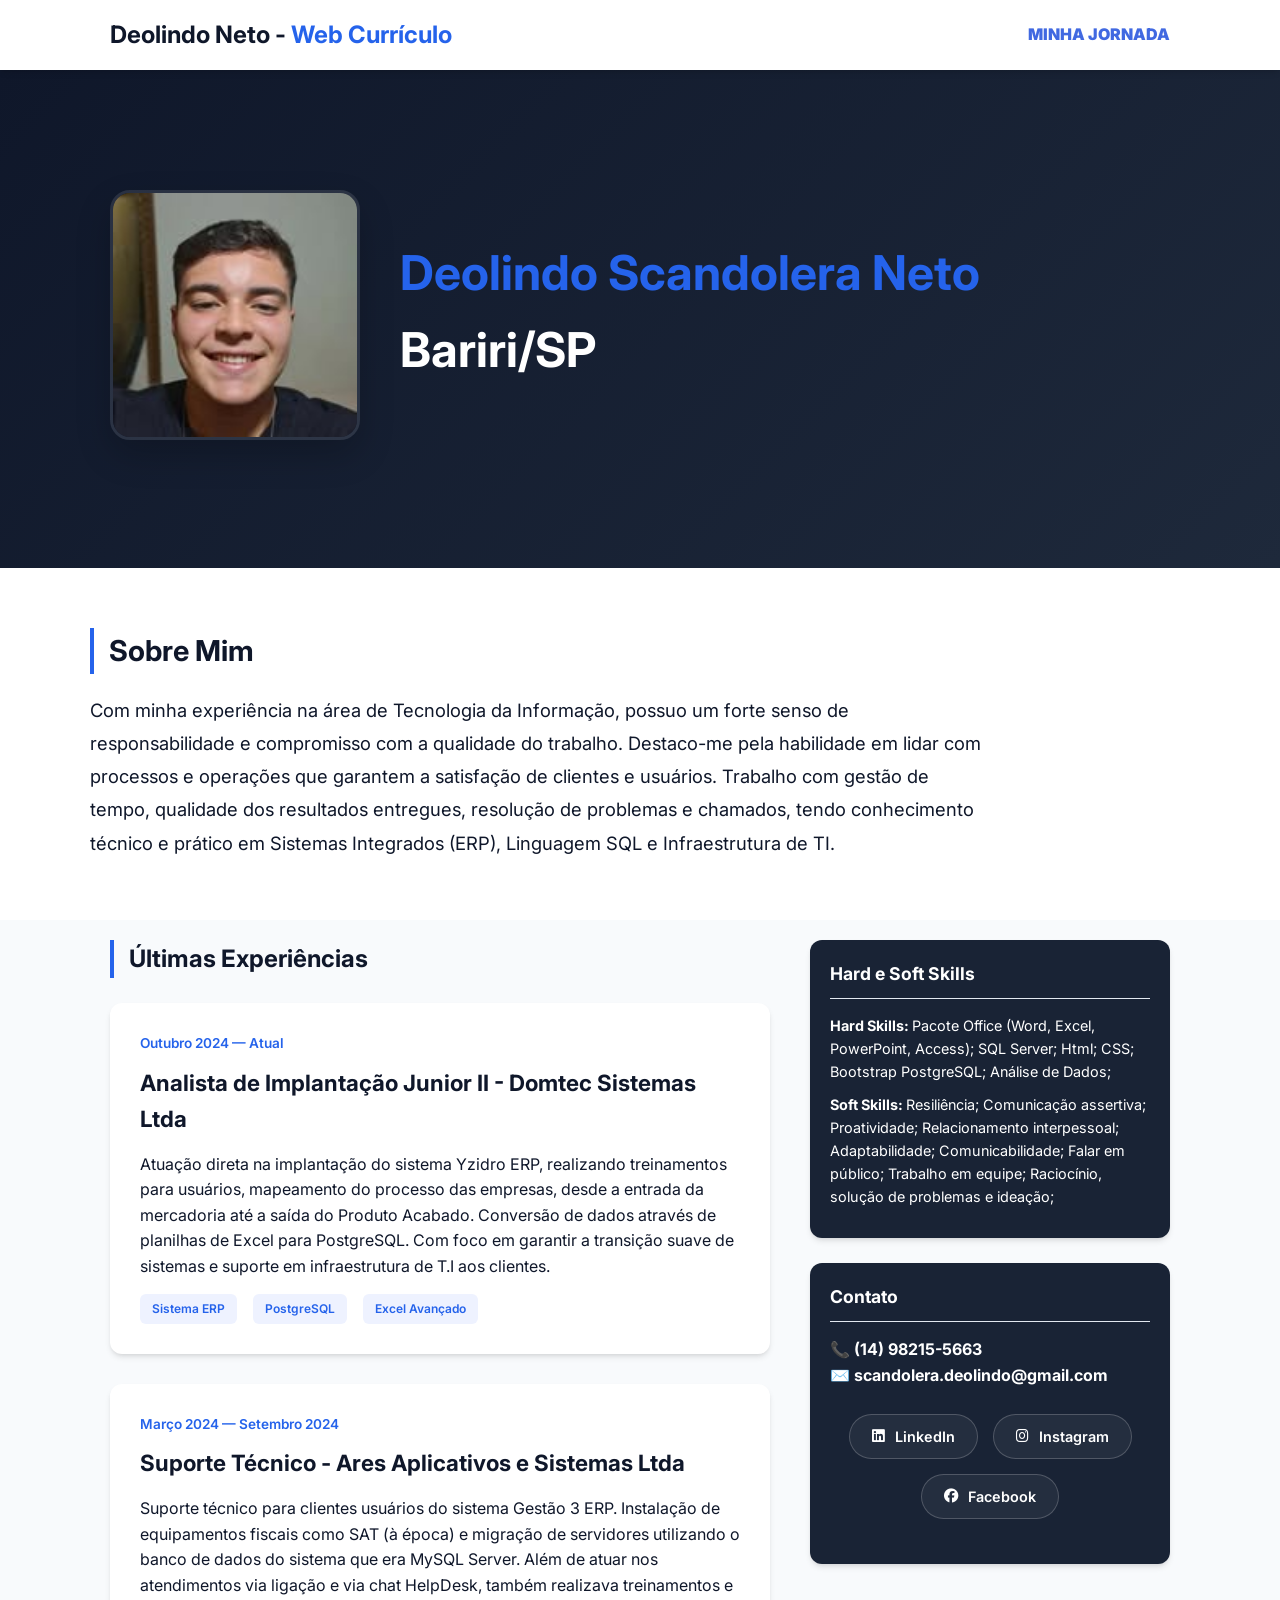
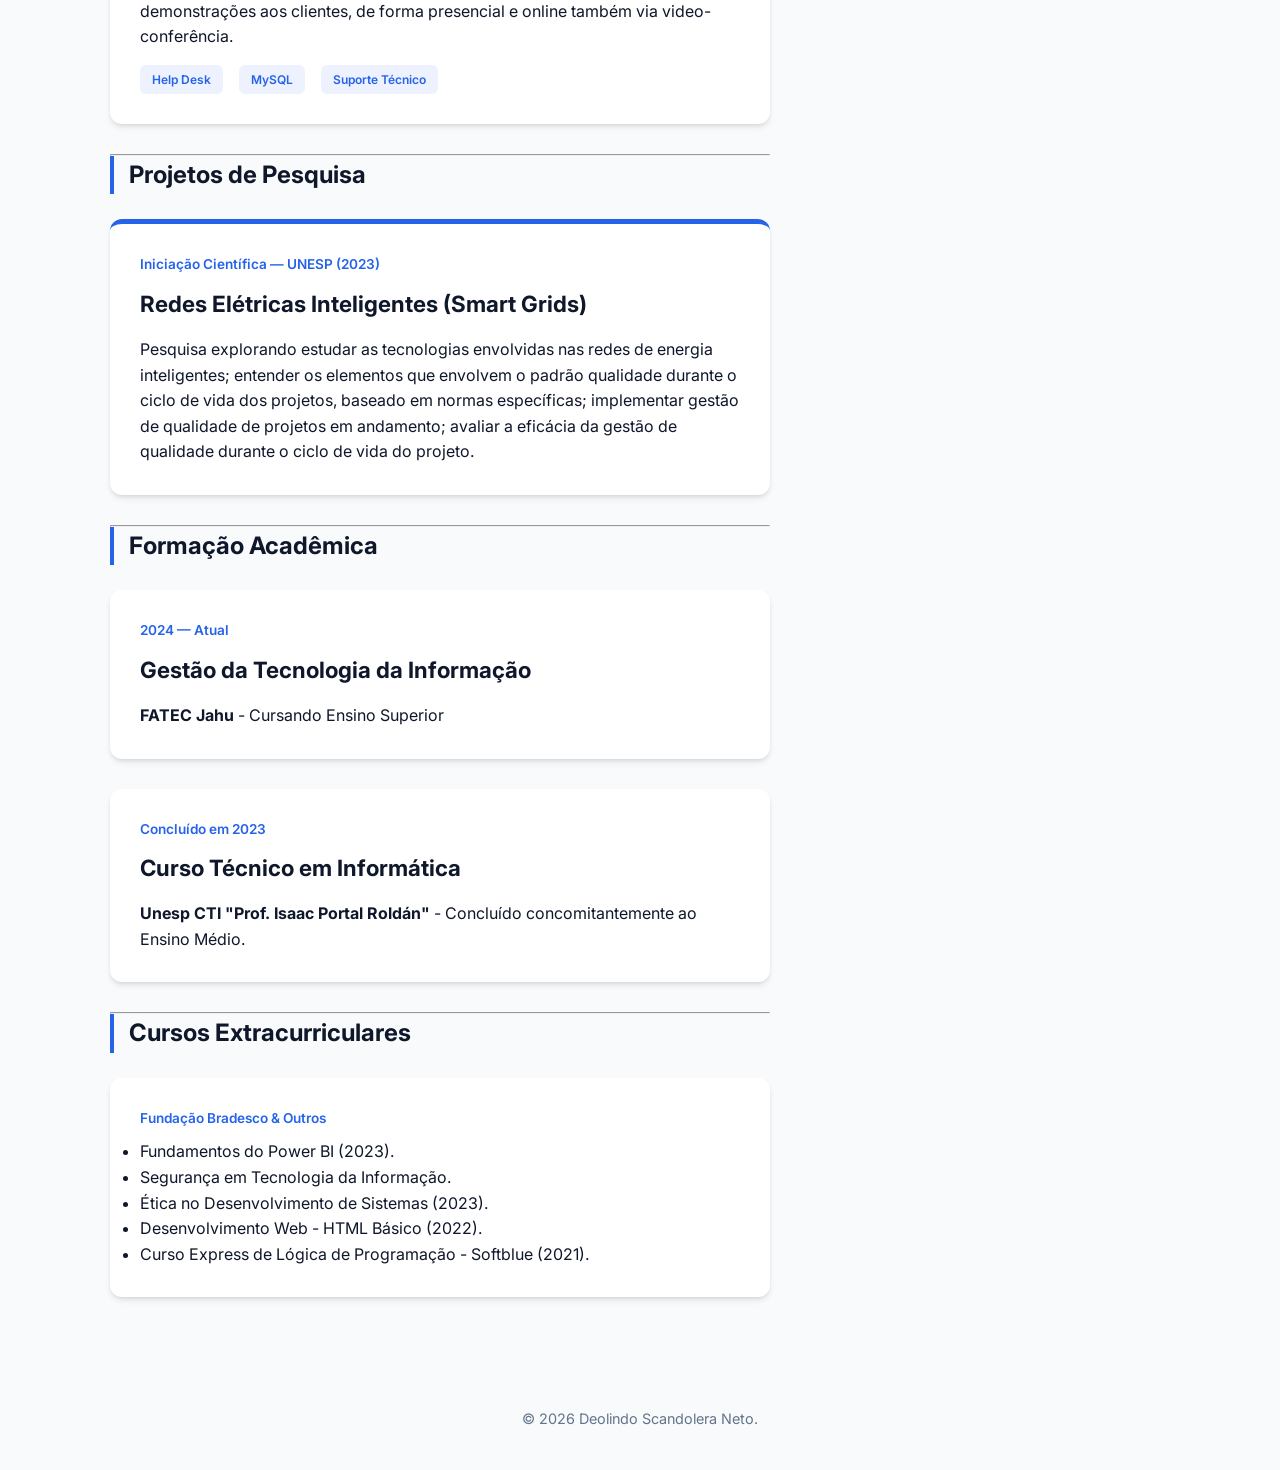
==== commit 382d20d0: "terceiro commit" ====
--- a/index.html
+++ b/index.html
@@ -34,17 +34,6 @@
         </div>
 
         <div class="hero-text">
-            <div class="social-buttons">
-                <a href="https://linkedin.com/in/deolindo-scandolera" target="_blank" class="social-btn linkedin">
-                    <i class="fa-brands fa-linkedin"></i> LinkedIn
-                </a>
-                <a href="https://www.instagram.com/_deolindo_neto/?__d=1%2F" target="_blank" class="social-btn instagram">
-                    <i class="fa-brands fa-instagram"></i> Instagram
-                </a>
-                <a href="https://pt-br.facebook.com/deolindonetosc" target="_blank" class="social-btn facebook">
-                    <i class="fa-brands fa-facebook"></i> Facebook
-                </a>
-            </div>
             <h1><span>Deolindo Scandolera Neto</span> Bariri/SP</h1>
         </div>
     </div>
